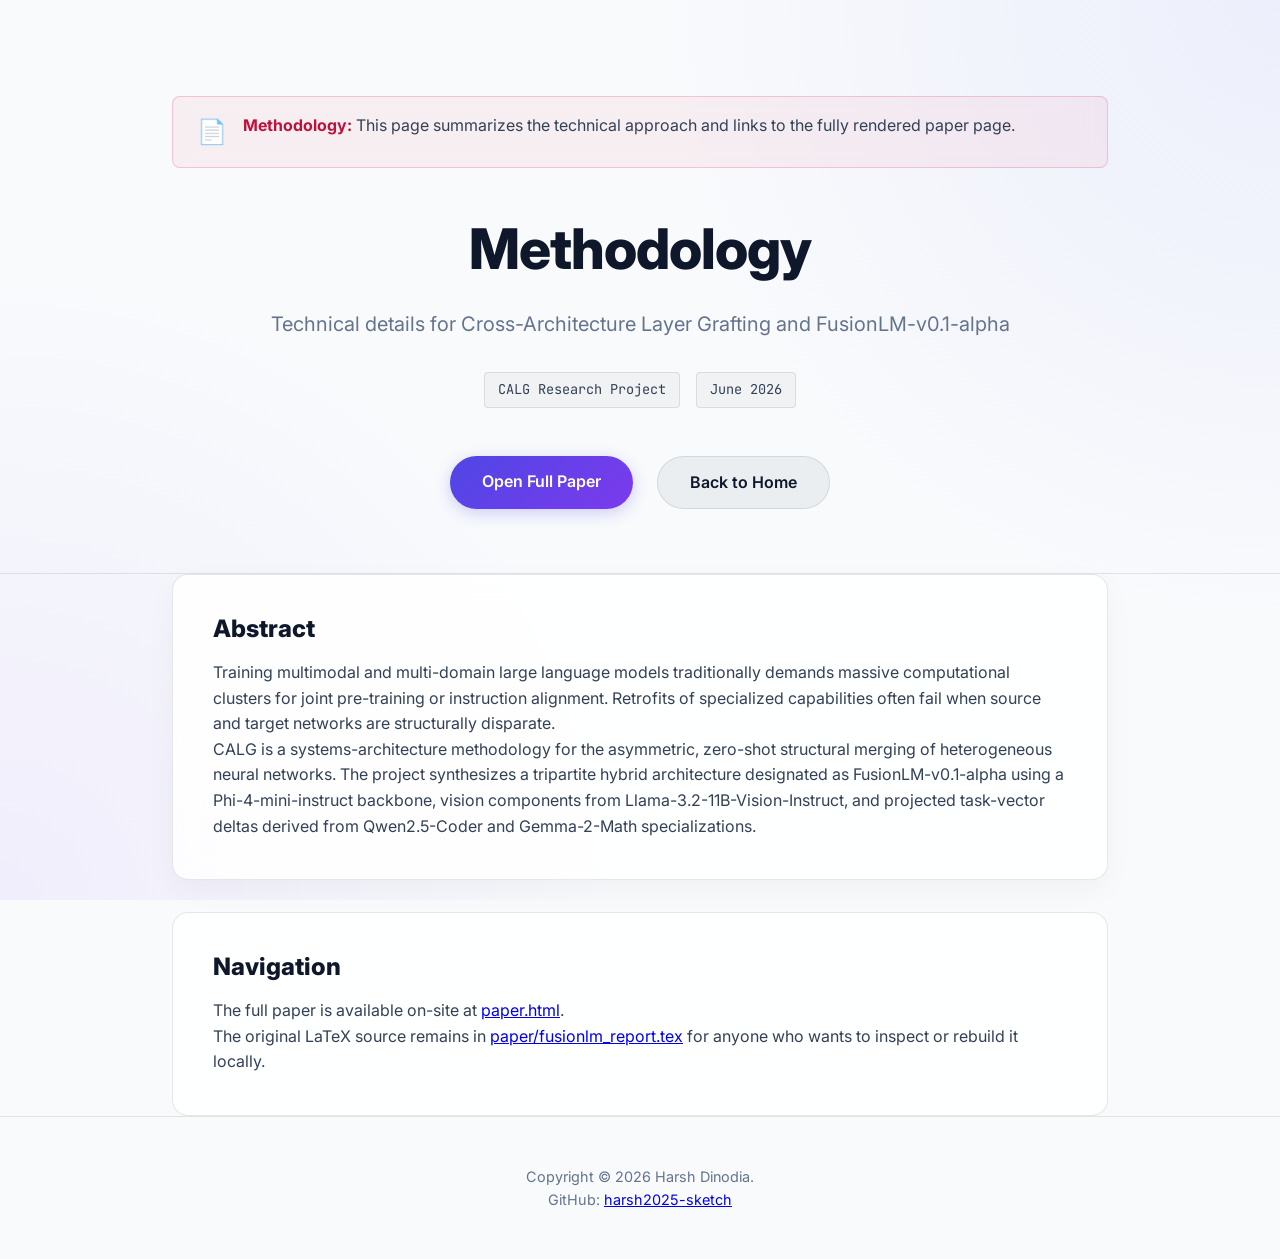
==== methodology.html @ ce6d2d1a "Update GitHub Pages site" ====
<!DOCTYPE html>
<html lang="en">
<head>
    <meta charset="UTF-8">
    <meta name="viewport" content="width=device-width, initial-scale=1.0">
    <title>Methodology | CALG FusionLM</title>
    <meta name="description" content="Methodology summary for Cross-Architecture Layer Grafting (CALG)">
    <link href="https://fonts.googleapis.com/css2?family=Inter:wght@300;400;600;800&family=JetBrains+Mono:wght@400;700&display=swap" rel="stylesheet">
    <link rel="stylesheet" href="style.css">
</head>
<body>
    <header class="hero">
        <div class="container">
            <div class="notice-box">
                <div class="notice-icon">📄</div>
                <div class="notice-text">
                    <strong>Methodology:</strong> This page summarizes the technical approach and links to the fully rendered paper page.
                </div>
            </div>
            <h1>Methodology</h1>
            <p class="subtitle">Technical details for Cross-Architecture Layer Grafting and FusionLM-v0.1-alpha</p>
            <div class="meta-info">
                <span class="tag">CALG Research Project</span>
                <span class="tag">June 2026</span>
            </div>
            <div class="hero-actions">
                <a href="paper.html" class="btn primary-btn">Open Full Paper</a>
                <a href="index.html" class="btn secondary-btn">Back to Home</a>
            </div>
        </div>
    </header>

    <main class="container">
        <section class="card glass-card">
            <h2>Abstract</h2>
            <p>Training multimodal and multi-domain large language models traditionally demands massive computational clusters for joint pre-training or instruction alignment. Retrofits of specialized capabilities often fail when source and target networks are structurally disparate.</p>
            <p>CALG is a systems-architecture methodology for the asymmetric, zero-shot structural merging of heterogeneous neural networks. The project synthesizes a tripartite hybrid architecture designated as FusionLM-v0.1-alpha using a Phi-4-mini-instruct backbone, vision components from Llama-3.2-11B-Vision-Instruct, and projected task-vector deltas derived from Qwen2.5-Coder and Gemma-2-Math specializations.</p>
        </section>

        <section class="card">
            <h2>Navigation</h2>
            <p>The full paper is available on-site at <a href="paper.html">paper.html</a>.</p>
            <p>The original LaTeX source remains in <a href="paper/fusionlm_report.tex">paper/fusionlm_report.tex</a> for anyone who wants to inspect or rebuild it locally.</p>
        </section>
    </main>

    <footer>
        <div class="container text-center">
            <p>Copyright © 2026 Harsh Dinodia.</p>
            <p>GitHub: <a href="https://github.com/harsh2025-sketch" target="_blank" rel="noreferrer noopener">harsh2025-sketch</a></p>
        </div>
    </footer>
</body>
</html>
---- style.css ----
:root {
    --bg-main: #f8fafc;
    --bg-card: rgba(255, 255, 255, 0.85);
    --bg-card-hover: rgba(255, 255, 255, 1);
    --text-main: #334155;
    --text-heading: #0f172a;
    --text-muted: #64748b;
    --accent-primary: #4f46e5;
    --accent-secondary: #7c3aed;
    --accent-glow: rgba(79, 70, 229, 0.25);
    --danger: #e11d48;
    --success: #059669;
    --border-color: rgba(15, 23, 42, 0.1);
}

* {
    box-sizing: border-box;
    margin: 0;
    padding: 0;
}

body {
    font-family: 'Inter', sans-serif;
    background-color: var(--bg-main);
    color: var(--text-main);
    line-height: 1.6;
    background-image: radial-gradient(circle at top right, rgba(99, 102, 241, 0.08), transparent 40%),
                      radial-gradient(circle at bottom left, rgba(139, 92, 246, 0.08), transparent 40%);
    background-attachment: fixed;
}

h1, h2, h3, h4 {
    font-weight: 800;
    line-height: 1.2;
    margin-bottom: 1rem;
    color: var(--text-heading);
}

.container {
    max-width: 1000px;
    margin: 0 auto;
    padding: 0 2rem;
}

.mt-4 { margin-top: 1rem; }
.mt-6 { margin-top: 1.5rem; }
.mt-8 { margin-top: 2rem; }
.mb-6 { margin-bottom: 1.5rem; }
.text-center { text-align: center; }

.hero {
    padding: 6rem 0 4rem;
    position: relative;
    border-bottom: 1px solid var(--border-color);
    text-align: center;
    overflow: hidden;
}

.hero h1 {
    font-size: 3.5rem;
    margin-bottom: 1.5rem;
    letter-spacing: -1px;
}

.gradient-text {
    background: linear-gradient(135deg, #4f46e5, #7c3aed, #c026d3);
    -webkit-background-clip: text;
    -webkit-text-fill-color: transparent;
    background-clip: text;
}

.subtitle {
    font-size: 1.25rem;
    color: var(--text-muted);
    max-width: 800px;
    margin: 0 auto 2rem;
}

.notice-box {
    background: rgba(225, 29, 72, 0.05);
    border: 1px solid rgba(225, 29, 72, 0.2);
    border-radius: 8px;
    padding: 1rem 1.5rem;
    margin-bottom: 3rem;
    display: flex;
    align-items: flex-start;
    gap: 1rem;
    text-align: left;
    backdrop-filter: blur(10px);
}

.notice-icon {
    font-size: 1.5rem;
}

.notice-text strong {
    color: #be123c;
}

.meta-info {
    display: flex;
    justify-content: center;
    gap: 1rem;
    margin-bottom: 3rem;
    flex-wrap: wrap;
}

.tag {
    font-family: 'JetBrains Mono', monospace;
    font-size: 0.85rem;
    background: rgba(0, 0, 0, 0.03);
    padding: 0.4rem 0.8rem;
    border-radius: 4px;
    border: 1px solid var(--border-color);
    color: var(--text-main);
}

.btn {
    display: inline-block;
    text-decoration: none;
    font-weight: 600;
    padding: 0.8rem 2rem;
    border-radius: 30px;
    transition: all 0.3s ease;
}

.primary-btn {
    background: linear-gradient(135deg, var(--accent-primary), var(--accent-secondary));
    color: white;
    box-shadow: 0 4px 15px var(--accent-glow);
}

.secondary-btn {
    background: rgba(15, 23, 42, 0.05);
    color: var(--text-heading);
    border: 1px solid var(--border-color);
    margin-left: 0.75rem;
}

.primary-btn:hover {
    transform: translateY(-2px);
    box-shadow: 0 8px 25px var(--accent-glow);
    color: white;
}

.secondary-btn:hover {
    transform: translateY(-2px);
    background: rgba(15, 23, 42, 0.08);
}

.hero-actions {
    display: flex;
    justify-content: center;
    flex-wrap: wrap;
    gap: 0.75rem;
}

main {
    padding: 4rem 0;
    display: flex;
    flex-direction: column;
    gap: 2rem;
}

.card {
    background: var(--bg-card);
    border: 1px solid var(--border-color);
    border-radius: 16px;
    padding: 2.5rem;
    backdrop-filter: blur(12px);
    transition: transform 0.3s ease, border-color 0.3s ease, box-shadow 0.3s ease;
}

.card:hover {
    border-color: rgba(0, 0, 0, 0.15);
    transform: translateY(-2px);
    box-shadow: 0 8px 25px rgba(0, 0, 0, 0.05);
}

.glass-card {
    box-shadow: 0 10px 30px rgba(0, 0, 0, 0.04);
}

.grid-2 {
    display: grid;
    grid-template-columns: 1fr 1fr;
    gap: 2rem;
}

@media (max-width: 768px) {
    .grid-2 {
        grid-template-columns: 1fr;
    }
}

blockquote {
    font-family: 'JetBrains Mono', monospace;
    font-size: 1.1rem;
    padding: 1.5rem;
    margin: 1.5rem 0;
    border-left: 4px solid var(--accent-primary);
    background: rgba(79, 70, 229, 0.05);
    border-radius: 0 8px 8px 0;
    color: var(--text-heading);
}

.caveat {
    border-left-color: var(--danger);
    background: rgba(225, 29, 72, 0.05);
}

.feature-list {
    list-style-type: none;
    margin: 1rem 0;
}

.feature-list li {
    position: relative;
    padding-left: 1.5rem;
    margin-bottom: 0.5rem;
}

.feature-list li::before {
    content: '→';
    position: absolute;
    left: 0;
    color: var(--accent-primary);
    font-weight: bold;
}

.checklist {
    list-style-type: none;
}

.checklist li {
    padding-left: 1.5rem;
    position: relative;
    margin-bottom: 0.8rem;
}

.checklist li::before {
    content: '✓';
    position: absolute;
    left: 0;
    color: var(--success);
    font-weight: bold;
}

.crosslist {
    list-style-type: none;
}

.crosslist li {
    padding-left: 1.5rem;
    position: relative;
    margin-bottom: 0.8rem;
}

.crosslist li::before {
    content: '✗';
    position: absolute;
    left: 0;
    color: var(--danger);
    font-weight: bold;
}

.mechanism-grid {
    display: grid;
    grid-template-columns: repeat(3, 1fr);
    gap: 1.5rem;
    margin: 2rem 0;
}

.mechanism {
    background: #ffffff;
    border: 1px solid var(--border-color);
    padding: 1.5rem;
    border-radius: 12px;
    text-align: center;
    box-shadow: 0 2px 10px rgba(0,0,0,0.02);
}

.mech-number {
    font-family: 'JetBrains Mono', monospace;
    font-size: 2rem;
    font-weight: 800;
    color: var(--accent-primary);
    opacity: 0.8;
    margin-bottom: 0.5rem;
}

.mechanism h3 {
    font-size: 1.1rem;
    margin: 0;
    color: var(--text-heading);
}

.config-grid {
    display: grid;
    grid-template-columns: repeat(auto-fit, minmax(250px, 1fr));
    gap: 1.5rem;
    margin-top: 1.5rem;
}

.config-item {
    background: #ffffff;
    padding: 1.5rem;
    border-radius: 12px;
    border: 1px solid var(--border-color);
    box-shadow: 0 2px 10px rgba(0,0,0,0.02);
}

.config-icon {
    font-size: 2rem;
    margin-bottom: 1rem;
}

.config-item h3 {
    font-size: 1.2rem;
    color: var(--accent-primary);
}

.stats-grid {
    display: grid;
    grid-template-columns: repeat(4, 1fr);
    gap: 1rem;
    margin-top: 2rem;
}

@media (max-width: 768px) {
    .stats-grid {
        grid-template-columns: repeat(2, 1fr);
    }
}

.stat-box {
    background: #ffffff;
    border: 1px solid var(--border-color);
    padding: 1.5rem;
    border-radius: 12px;
    text-align: center;
    display: flex;
    flex-direction: column;
    justify-content: center;
    box-shadow: 0 2px 10px rgba(0,0,0,0.02);
}

.stat-value {
    font-family: 'JetBrains Mono', monospace;
    font-size: 2rem;
    font-weight: 700;
    color: var(--text-heading);
    margin-bottom: 0.5rem;
}

.stat-value small {
    font-size: 1rem;
    color: var(--text-muted);
}

.stat-label {
    font-size: 0.85rem;
    text-transform: uppercase;
    letter-spacing: 1px;
    color: var(--text-muted);
    font-weight: 600;
}

.stat-box.success .stat-value {
    color: var(--success);
}

.highlight-card {
    border-color: var(--accent-primary);
    background: linear-gradient(to bottom right, #ffffff, rgba(79, 70, 229, 0.05));
    box-shadow: 0 10px 30px rgba(79, 70, 229, 0.1);
}

.paper-layout {
    max-width: 1100px;
}

.paper-card {
    padding: 2rem 2.5rem;
}

.paper-card section + section {
    margin-top: 2rem;
}

.reference-list {
    padding-left: 1.25rem;
}

.reference-list li {
    margin-bottom: 0.6rem;
}

.finding {
    border-left-color: var(--accent-secondary);
    background: transparent;
    font-size: 1.25rem;
    color: var(--text-heading);
    font-weight: 600;
}

.figure-container {
    border-radius: 12px;
    overflow: hidden;
    background: #000000;
    border: 1px solid var(--border-color);
    box-shadow: 0 4px 15px rgba(0,0,0,0.08);
}

.responsive-img {
    max-width: 100%;
    height: auto;
    display: block;
}

.glass-img {
    transition: transform 0.3s ease;
}

.glass-img:hover {
    transform: scale(1.02);
}

footer {
    padding: 3rem 0;
    border-top: 1px solid var(--border-color);
    color: var(--text-muted);
    font-size: 0.9rem;
}

.muted-text {
    color: var(--text-muted);
}
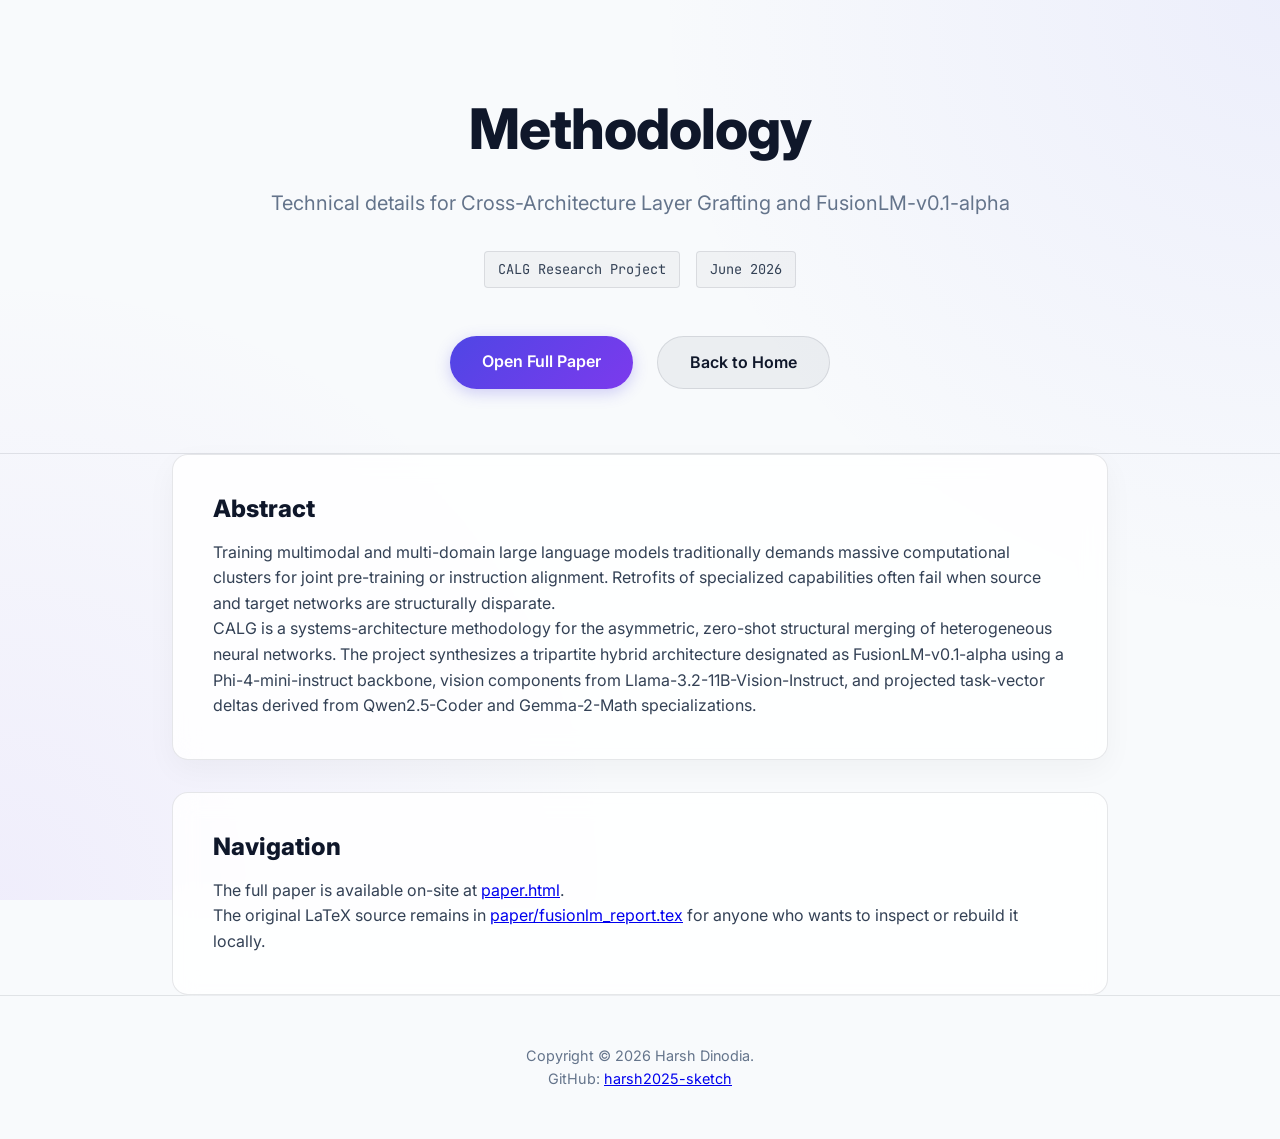
==== commit 00de6944: "Remove redundant notice callouts" ====
--- a/methodology.html
+++ b/methodology.html
@@ -11,12 +11,6 @@
 <body>
     <header class="hero">
         <div class="container">
-            <div class="notice-box">
-                <div class="notice-icon">📄</div>
-                <div class="notice-text">
-                    <strong>Methodology:</strong> This page summarizes the technical approach and links to the fully rendered paper page.
-                </div>
-            </div>
             <h1>Methodology</h1>
             <p class="subtitle">Technical details for Cross-Architecture Layer Grafting and FusionLM-v0.1-alpha</p>
             <div class="meta-info">
--- a/style.css
+++ b/style.css
@@ -148,6 +148,13 @@
     background: rgba(15, 23, 42, 0.08);
 }
 
+.equation {
+    margin: 1rem 0;
+    padding: 0.5rem 0;
+    text-align: center;
+    overflow-x: auto;
+}
+
 .hero-actions {
     display: flex;
     justify-content: center;
